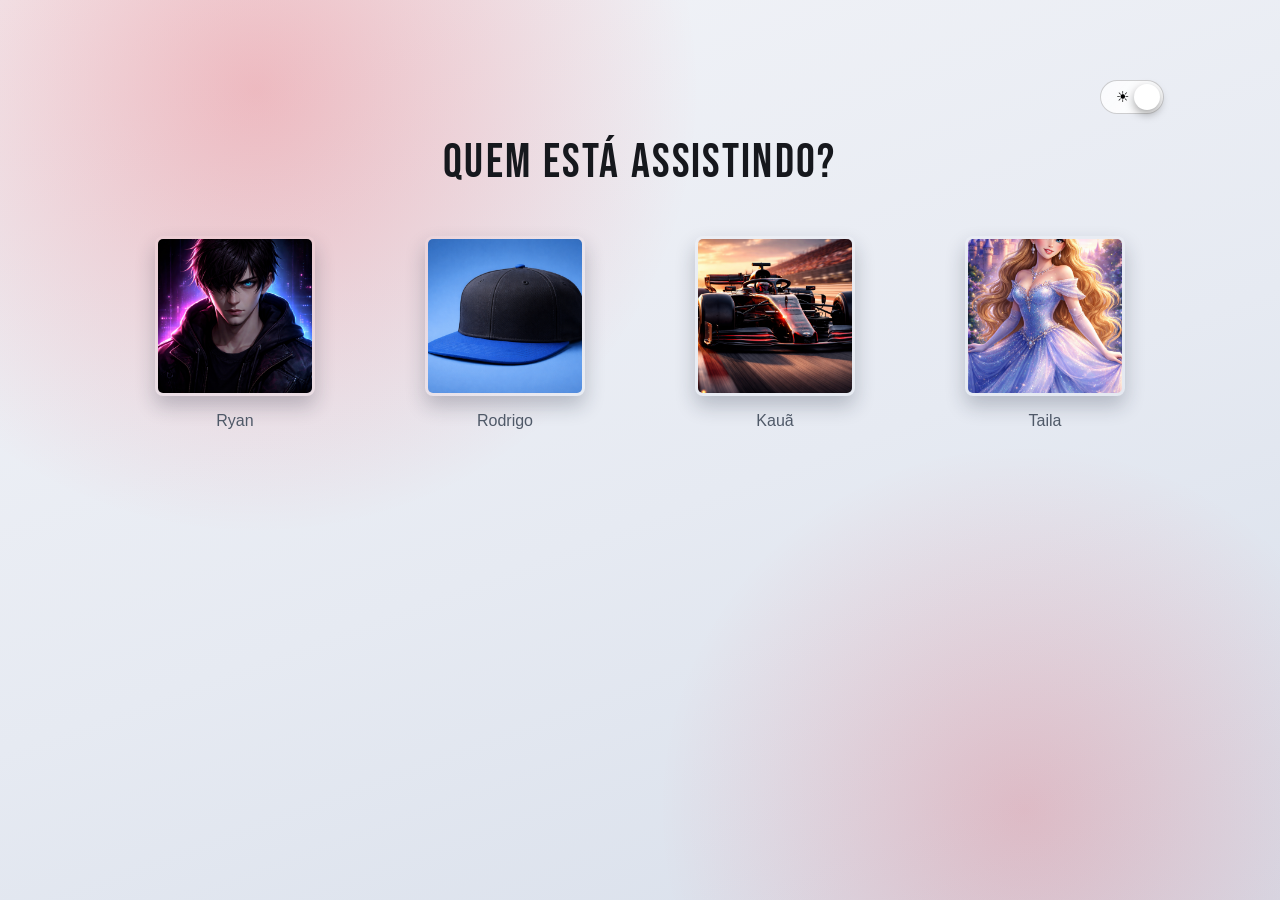
==== pagina inicial/index.html @ 12196712 "Início de tudo !" ====
<!DOCTYPE html>
<html lang="pt-br">
<head>
    <meta charset="UTF-8">
    <meta name="viewport" content="width=device-width, initial-scale=1.0">
    <title>Netflix</title>
    <link rel="stylesheet" href="style.css">
    <script src="js/index.js" defer></script>
</head>
<body>
    <main>
        <div class="theme-actions">
            <button id="theme-toggle" class="theme-toggle" type="button" aria-label="Ativar modo claro" aria-pressed="false"></button>
        </div>
        <section aria-labelledby="profiles-title">
            <h1 id="profiles-title">Quem está assistindo?</h1>
            <ul class="profile-groups" aria-label="Categorias de perfis">
                <li>
                    <ul class="profiles" aria-label="Perfis disponíveis">
                        <li class="profile">
                            <button type="button" aria-label="Selecionar Perfil 1">
                                <figure>
                                    <img src="/assets/perfil-1.png" alt="Imagem de um avatar de um homem sério com cartacterísticas de cyberpunk">
                                    <figcaption>Ryan</figcaption>
                                </figure>
                            </button>
                        </li>
                        <li class="profile">
                            <button type="button" aria-label="Selecionar Perfil 2">
                                <figure>
                                    <img src="/assets/perfil-2.png" alt="Imagem de um boné azul">
                                    <figcaption>Rodrigo</figcaption>
                                </figure>
                            </button>
                        </li>
                        <li class="profile">
                            <button type="button" aria-label="Selecionar Perfil 3">
                                <figure>
                                    <img src="/assets/perfil-3.png" alt="Imagem de um boné azul">
                                    <figcaption>Kauã</figcaption>
                                </figure>
                            </button>
                        </li>
                        <li class="profile">
                            <button type="button" aria-label="Selecionar Perfil 4">
                                <figure>
                                    <img src="/assets/perfil-4.png" alt="Imagem de um boné azul">
                                    <figcaption>Taila</figcaption>
                                </figure>
                            </button>
                        </li>
                    </ul>
                </li>
            </ul>
        </section>
    </main>
</body>
</html>
---- pagina inicial/style.css ----
@import url("https://fonts.googleapis.com/css2?family=Bebas+Neue&family=Montserrat:wght@400;600;700&display=swap"); /* Importa as fontes usadas no layout. */

:root {
	--bg-1: #0b0b0b; /* Cor base mais escura do fundo. */
	--bg-2: #141414; /* Cor intermediaria do fundo. */
	--bg-3: #1f1f1f; /* Cor final do degradê de fundo. */
	--text-main: #f5f5f1; /* Cor principal dos textos. */
	--text-muted: #b3b3b3; /* Cor secundaria para textos de apoio. */
	--brand: #e50914; /* Vermelho principal da marca (destaques). */
	--brand-soft: #ff2b2b; /* Vermelho mais claro para foco/acento. */
	--surface: rgba(255, 255, 255, 0.08); /* Cor base de superficie para componentes. */
	--surface-border: rgba(255, 255, 255, 0.18); /* Cor da borda de componentes em destaque. */
	--surface-hover: rgba(255, 255, 255, 0.15); /* Cor de hover para componentes interativos. */
	--image-shadow: 0 12px 24px rgba(0, 0, 0, 0.45); /* Sombra base dos avatares no tema escuro. */
	--card-size: 160px; /* Tamanho padrao de largura/altura dos avatares. */
}

* {
	box-sizing: border-box; /* Inclui borda e padding no calculo final de tamanho. */
}

html,
body {
	margin: 0; /* Remove margem padrao do navegador. */
	min-height: 100%; /* Garante altura minima ocupando a viewport. */
}

body {
	font-family: "Montserrat", "Segoe UI", Tahoma, Geneva, Verdana, sans-serif; /* Define a familia tipografica principal. */
	color: var(--text-main); /* Define a cor base dos textos da pagina. */
	background:
		radial-gradient(circle at 20% 10%, rgba(229, 9, 20, 0.24) 0%, transparent 34%), /* Mancha de luz vermelha no topo esquerdo. */
		radial-gradient(circle at 80% 90%, rgba(229, 9, 20, 0.18) 0%, transparent 28%), /* Mancha de luz vermelha no canto inferior direito. */
		linear-gradient(160deg, var(--bg-1) 0%, var(--bg-2) 55%, var(--bg-3) 100%); /* Degradê principal escuro de fundo. */
	display: grid; /* Usa grid para centralizacao simples do conteudo. */
	place-items: center; /* Centraliza o conteudo horizontal e verticalmente. */
	overflow-x: hidden; /* Evita rolagem horizontal acidental. */
	transition: color 240ms ease, background 260ms ease; /* Suaviza a troca visual entre temas. */
}

body[data-theme="light"] {
	--bg-1: #f3f4f8; /* Cor inicial clara de fundo. */
	--bg-2: #e6eaf2; /* Cor intermediaria clara de fundo. */
	--bg-3: #d7deea; /* Cor final clara de fundo. */
	--text-main: #16181d; /* Cor principal de texto no modo claro. */
	--text-muted: #4f5968; /* Cor secundaria de texto no modo claro. */
	--brand-soft: #c4000a; /* Ajusta contraste do foco no modo claro. */
	--surface: rgba(255, 255, 255, 0.72); /* Fundo dos componentes em tema claro. */
	--surface-border: rgba(22, 24, 29, 0.2); /* Borda dos componentes no tema claro. */
	--surface-hover: rgba(255, 255, 255, 0.96); /* Hover dos componentes no tema claro. */
	--image-shadow: 0 10px 20px rgba(25, 35, 53, 0.24); /* Sombra mais leve para avatares em tema claro. */
}

main {
	width: min(900px, 92vw); /* Limita largura maxima e adapta em telas menores. */
	padding: 5rem 1rem 3rem; /* Define espacamento interno superior/lateral/inferior. */
}

.theme-actions {
	display: flex; /* Permite alinhar o botao de tema horizontalmente. */
	justify-content: flex-end; /* Posiciona o botao no canto direito da area principal. */
	margin-bottom: 1.25rem; /* Cria separacao entre acao de tema e titulo. */
}

.theme-toggle {
	position: relative; /* Permite posicionar o indicador deslizante do toggle. */
	width: 64px; /* Largura do toggle para leitura visual clara do estado. */
	height: 34px; /* Altura do toggle mantendo area de toque confortavel. */
	border: 1px solid var(--surface-border); /* Delimita o botao com contraste suave. */
	background: linear-gradient(135deg, var(--surface), var(--surface-hover)); /* Destaca visualmente o trilho do toggle. */
	padding: 0; /* Remove area extra para manter formato de switch. */
	border-radius: 999px; /* Estilo de pílula para o botao. */
	appearance: none; /* Remove estilo nativo para controle total do switch. */
	cursor: pointer; /* Indica interacao no botao. */
	transition: background-color 200ms ease, border-color 200ms ease, transform 200ms ease, box-shadow 200ms ease; /* Suaviza feedback do botao. */
}

.theme-toggle::before {
	content: ""; /* Cria o indicador circular do toggle. */
	position: absolute; /* Posiciona o indicador dentro do trilho. */
	top: 3px; /* Alinha verticalmente o indicador. */
	left: 3px; /* Posicao inicial para tema escuro. */
	width: 26px; /* Tamanho do indicador. */
	height: 26px; /* Tamanho do indicador. */
	border-radius: 50%; /* Mantem indicador circular. */
	background: #f5f5f1; /* Cor clara do indicador para contraste no fundo escuro. */
	box-shadow: 0 4px 10px rgba(0, 0, 0, 0.35); /* Da profundidade ao indicador. */
	transition: transform 220ms ease, background-color 220ms ease; /* Suaviza deslocamento entre estados. */
}

.theme-toggle::after {
	content: "🌙"; /* Exibe lua para representar o modo escuro. */
	position: absolute; /* Sobrepoe o simbolo ao trilho do toggle. */
	inset: 0; /* Centraliza em toda a area do botao. */
	display: grid; /* Facilita centralizacao do simbolo. */
	place-items: center; /* Centraliza o simbolo no toggle. */
	font-size: 0.95rem; /* Define tamanho equilibrado do simbolo. */
	line-height: 1; /* Evita desalinhamento vertical por altura de linha. */
	pointer-events: none; /* Garante clique apenas no botao base. */
	transition: transform 220ms ease; /* Suaviza leve deslocamento entre estados. */
}

.theme-toggle[data-mode="light"]::before {
	transform: translateX(30px); /* Move indicador para direita no modo claro. */
	background: #ffffff; /* Refina contraste do indicador no tema claro. */
}

.theme-toggle[data-mode="light"]::after {
	content: "☀"; /* Exibe sol para representar o modo claro. */
	transform: translateX(-10px); /* Compensa visualmente o espaco do indicador a direita. */
}

.theme-toggle[data-mode="dark"]::after {
	transform: translateX(10px); /* Compensa visualmente o espaco do indicador a esquerda. */
}

.theme-toggle:hover {
	background: var(--surface-hover); /* Realca o botao no hover. */
	transform: translateY(-1px); /* Da feedback de elevacao leve no hover. */
	box-shadow: 0 8px 18px rgba(0, 0, 0, 0.18); /* Destaca o toggle ao passar o mouse. */
}

.theme-toggle:focus-visible {
	outline: 2px solid var(--brand-soft); /* Mantem acessibilidade para navegacao por teclado. */
	outline-offset: 3px; /* Afasta o contorno do elemento principal. */
}

section {
	text-align: center; /* Centraliza o texto interno da secao. */
}

.profile-groups {
	margin: 0; /* Remove margem padrao da lista externa. */
	padding: 0; /* Remove recuo padrao da lista externa. */
	list-style: none; /* Remove marcador da lista externa. */
}

h1 {
	margin: 0; /* Remove margem padrao do titulo. */
	font-family: "Bebas Neue", Impact, sans-serif; /* Usa fonte de destaque no titulo. */
	font-size: clamp(2rem, 2.2vw + 1.2rem, 3rem); /* Torna o tamanho do titulo responsivo com limites. */
	font-weight: 400; /* Define peso visual regular para a fonte display. */
	letter-spacing: 0.05em; /* Aumenta espacamento entre letras para estilo cinematografico. */
	animation: rise-in 700ms ease-out both; /* Aplica animacao de entrada suave no titulo. */
}

.profiles {
	margin: 2.8rem 0 0; /* Cria espaco acima da grade de perfis. */
	padding: 0; /* Remove padding padrao da lista. */
	list-style: none; /* Remove marcadores padrao da lista. */
	display: grid; /* Organiza os perfis em grade. */
	grid-template-columns: repeat(auto-fit, minmax(170px, 1fr)); /* Cria colunas responsivas com largura minima de 170px. */
	gap: 1.5rem; /* Define espaco entre os itens da grade. */
	justify-items: center; /* Centraliza cada item dentro da propria coluna. */
}

.profile {
	width: 100%; /* Faz o item ocupar toda a largura disponivel da coluna. */
	max-width: 190px; /* Limita a largura maxima de cada card de perfil. */
	animation: rise-in 700ms ease-out both; /* Aplica animacao de entrada em cada perfil. */
}

.profile:nth-child(2) {
	animation-delay: 120ms; /* Atraso no segundo item para efeito de entrada em cascata. */
}

.profile button {
	width: 100%; /* Faz o botao cobrir toda a area do card. */
	border: 0; /* Remove borda padrao do botao. */
	padding: 0; /* Remove padding padrao do botao. */
	background: transparent; /* Deixa o fundo do botao transparente. */
	color: inherit; /* Herda cor de texto do elemento pai. */
	cursor: pointer; /* Mostra cursor de clique em hover. */
}

.profile figure {
	margin: 0; /* Remove margem padrao do figure. */
}

.profile img {
	width: var(--card-size); /* Define largura da imagem via variavel. */
	height: var(--card-size); /* Define altura da imagem via variavel. */
	border-radius: 8px; /* Arredonda os cantos da imagem. */
	border: 3px solid transparent; /* Reserva borda para destaque sem mudar layout. */
	object-fit: cover; /* Garante preenchimento da area sem distorcer proporcao. */
	transition: transform 260ms ease, border-color 260ms ease, box-shadow 260ms ease; /* Suaviza mudancas visuais em hover/foco. */
	box-shadow: var(--image-shadow); /* Adiciona sombra para profundidade do card em cada tema. */
}

.profile figcaption {
	margin-top: 0.85rem; /* Cria espaco entre avatar e nome do perfil. */
	font-size: 1rem; /* Define tamanho do texto da legenda. */
	color: var(--text-muted); /* Usa cor secundaria na legenda em estado normal. */
	transition: color 220ms ease, letter-spacing 220ms ease; /* Suaviza mudancas de cor e espacamento da legenda. */
}

.profile button:hover img,
.profile button:focus-visible img {
	transform: translateY(-4px) scale(1.03); /* Move e amplia levemente a imagem no destaque. */
	border-color: var(--brand); /* Colore a borda com vermelho da marca. */
	box-shadow: 0 20px 38px rgba(229, 9, 20, 0.35); /* Intensifica sombra com tom vermelho em destaque. */
}

.profile button:hover figcaption,
.profile button:focus-visible figcaption {
	color: var(--text-main); /* Torna o texto da legenda mais contrastante no destaque. */
	letter-spacing: 0.01em; /* Ajusta levemente o espacamento da legenda no destaque. */
}

.profile button:focus-visible {
	outline: 2px solid var(--brand-soft); /* Exibe contorno visivel para navegacao por teclado. */
	outline-offset: 7px; /* Afasta o contorno para nao colar no card. */
	border-radius: 10px; /* Mantem contorno com cantos arredondados. */
}

@keyframes rise-in {
	from {
		opacity: 0; /* Inicia transparente. */
		transform: translateY(14px); /* Inicia levemente abaixo da posicao final. */
	}

	to {
		opacity: 1; /* Termina totalmente visivel. */
		transform: translateY(0); /* Termina na posicao original. */
	}
}


@media (min-width: 1200px) {
	main {
		width: min(1080px, 90vw); /* Aproveita melhor espaco horizontal em telas grandes. */
	}

	.profiles {
		grid-template-columns: repeat(4, minmax(170px, 1fr)); /* Mantem quatro perfis lado a lado no desktop largo. */
		gap: 2rem; /* Aumenta respiro entre cards em telas amplas. */
	}
}

@media (max-width: 900px) {
	main {
		width: min(760px, 94vw); /* Ajusta area util para tablets e notebooks menores. */
		padding-top: 4rem; /* Reduz espaco superior para equilibrar composicao. */
	}

	.profiles {
		grid-template-columns: repeat(2, minmax(150px, 1fr)); /* Organiza perfis em duas colunas no tablet. */
		margin-top: 2.4rem; /* Aproxima titulo da grade. */
	}

	:root {
		--card-size: 145px; /* Diminui avatares para caber melhor em larguras intermediarias. */
	}
}

@media (max-width: 600px) {
	main {
		padding-top: 3.2rem; /* Reduz espaco superior em telas pequenas. */
		padding-bottom: 2rem; /* Mantem conteudo bem distribuido no mobile. */
	}

	.theme-actions {
		justify-content: center; /* Centraliza controle de tema em telas pequenas. */
		margin-bottom: 1rem; /* Ajusta separacao para caber melhor no mobile. */
	}

	.profiles {
		grid-template-columns: repeat(2, minmax(120px, 1fr)); /* Mantem duas colunas em celulares padrao. */
		margin-top: 2.2rem; /* Reduz distancia entre titulo e lista no mobile. */
		gap: 1.2rem; /* Diminui espacamento entre cards no mobile. */
	}

	:root {
		--card-size: 130px; /* Reduz tamanho do avatar para caber melhor em telas pequenas. */
	}

	.profile {
		max-width: 160px; /* Ajusta largura maxima do card no mobile. */
	}
}

@media (max-width: 420px) {
	h1 {
		font-size: clamp(1.7rem, 4.2vw + 0.95rem, 2.2rem); /* Evita quebra agressiva do titulo em telas muito estreitas. */
	}

	.profiles {
		grid-template-columns: 1fr; /* Empilha perfis em uma coluna em celulares pequenos. */
		gap: 1rem; /* Compacta espacos para reduzir rolagem excessiva. */
	}

	:root {
		--card-size: 120px; /* Ajuste final do avatar para aparelhos compactos. */
	}

	.profile {
		max-width: 180px; /* Mantem largura agradavel mesmo com uma coluna. */
	}
}
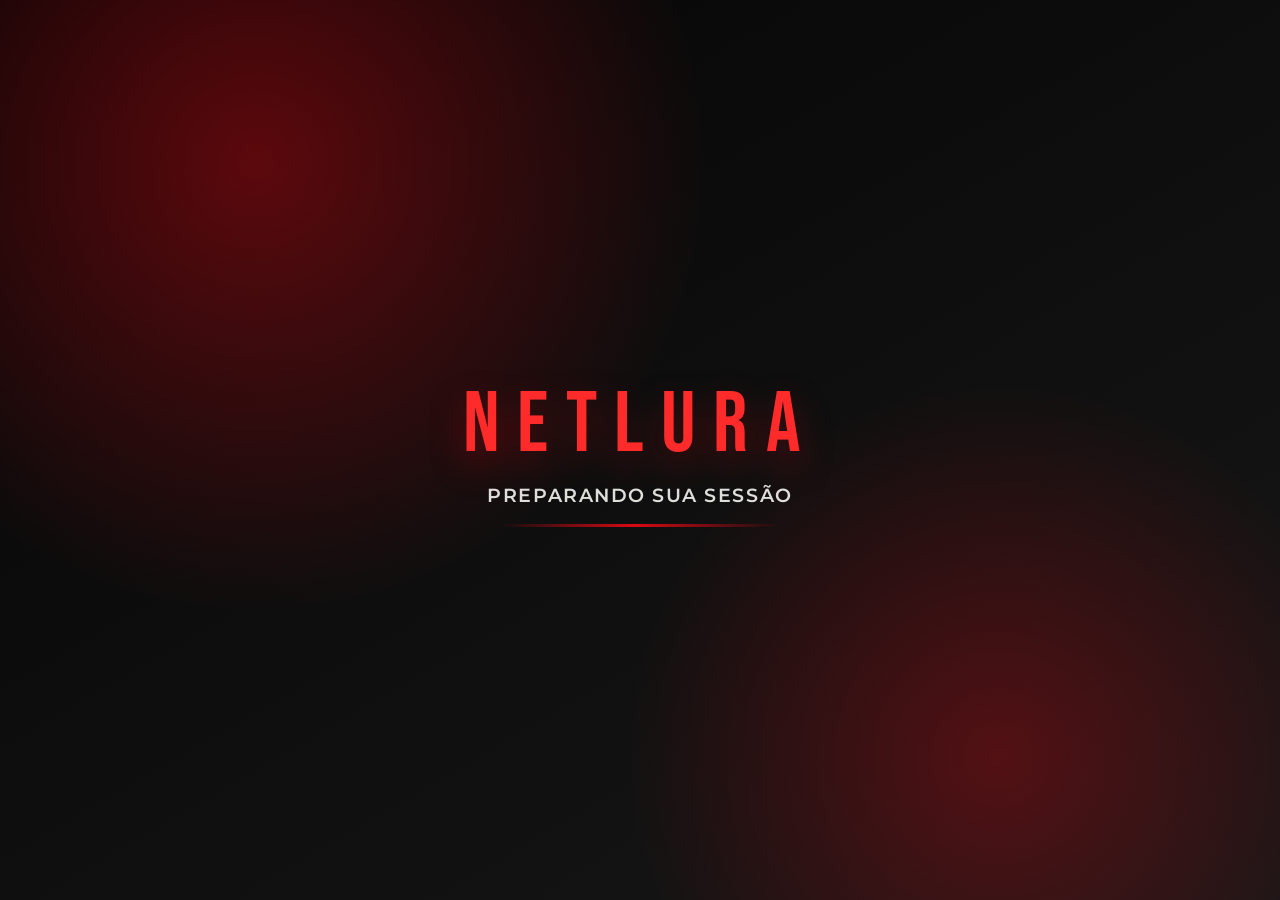
==== commit 666e7f34: "Atualizações estéticas" ====
--- a/pagina inicial/index.html
+++ b/pagina inicial/index.html
@@ -3,11 +3,18 @@
 <head>
     <meta charset="UTF-8">
     <meta name="viewport" content="width=device-width, initial-scale=1.0">
-    <title>Netflix</title>
+    <title>Netlura</title>
     <link rel="stylesheet" href="style.css">
     <script src="js/index.js" defer></script>
 </head>
-<body>
+<body class="intro-active">
+    <div class="intro-screen" data-intro aria-hidden="true">
+        <div class="intro-brand">
+            <p class="intro-kicker">NETLURA</p>
+            <h2>Preparando sua sessão</h2>
+            <div class="intro-line"></div>
+        </div>
+    </div>
     <main>
         <div class="theme-actions">
             <button id="theme-toggle" class="theme-toggle" type="button" aria-label="Ativar modo claro" aria-pressed="false"></button>
@@ -20,7 +27,7 @@
                         <li class="profile">
                             <button type="button" aria-label="Selecionar Perfil 1">
                                 <figure>
-                                    <img src="/assets/perfil-1.png" alt="Imagem de um avatar de um homem sério com cartacterísticas de cyberpunk">
+                                    <img src="../assets/perfil-1.png" alt="Imagem de um avatar de um homem sério com cartacterísticas de cyberpunk">
                                     <figcaption>Ryan</figcaption>
                                 </figure>
                             </button>
@@ -28,7 +35,7 @@
                         <li class="profile">
                             <button type="button" aria-label="Selecionar Perfil 2">
                                 <figure>
-                                    <img src="/assets/perfil-2.png" alt="Imagem de um boné azul">
+                                    <img src="../assets/perfil-2.png" alt="Imagem de um boné azul">
                                     <figcaption>Rodrigo</figcaption>
                                 </figure>
                             </button>
@@ -36,7 +43,7 @@
                         <li class="profile">
                             <button type="button" aria-label="Selecionar Perfil 3">
                                 <figure>
-                                    <img src="/assets/perfil-3.png" alt="Imagem de um boné azul">
+                                    <img src="../assets/perfil-3.png" alt="Imagem de um boné azul">
                                     <figcaption>Kauã</figcaption>
                                 </figure>
                             </button>
@@ -44,7 +51,7 @@
                         <li class="profile">
                             <button type="button" aria-label="Selecionar Perfil 4">
                                 <figure>
-                                    <img src="/assets/perfil-4.png" alt="Imagem de um boné azul">
+                                    <img src="../assets/perfil-4.png" alt="Imagem de um boné azul">
                                     <figcaption>Taila</figcaption>
                                 </figure>
                             </button>
--- a/pagina inicial/style.css
+++ b/pagina inicial/style.css
@@ -26,6 +26,7 @@
 }
 
 body {
+	min-height: 100dvh; /* Ajusta altura real em navegadores moveis modernos. */
 	font-family: "Montserrat", "Segoe UI", Tahoma, Geneva, Verdana, sans-serif; /* Define a familia tipografica principal. */
 	color: var(--text-main); /* Define a cor base dos textos da pagina. */
 	background:
@@ -36,6 +37,19 @@
 	place-items: center; /* Centraliza o conteudo horizontal e verticalmente. */
 	overflow-x: hidden; /* Evita rolagem horizontal acidental. */
 	transition: color 240ms ease, background 260ms ease; /* Suaviza a troca visual entre temas. */
+}
+
+body::before {
+	content: ""; /* Cria vinheta para aproximar look cinematografico da Netflix. */
+	position: fixed;
+	inset: 0;
+	pointer-events: none;
+	background: radial-gradient(circle at center, transparent 55%, rgba(0, 0, 0, 0.52) 100%);
+	z-index: -1;
+}
+
+body.intro-active {
+	overflow: hidden; /* Bloqueia rolagem enquanto o overlay de introducao esta ativo. */
 }
 
 body[data-theme="light"] {
@@ -52,8 +66,69 @@
 }
 
 main {
-	width: min(900px, 92vw); /* Limita largura maxima e adapta em telas menores. */
-	padding: 5rem 1rem 3rem; /* Define espacamento interno superior/lateral/inferior. */
+	width: min(980px, 92vw); /* Limita largura maxima e adapta em telas menores. */
+	padding: clamp(3rem, 7vh, 5rem) max(1rem, env(safe-area-inset-right)) 3rem max(1rem, env(safe-area-inset-left)); /* Define espacamento interno fluido e seguro. */
+	transition: opacity 700ms ease, transform 700ms ease, filter 700ms ease; /* Suaviza entrada do conteudo principal apos a intro. */
+}
+
+body.intro-active main {
+	opacity: 0; /* Mantem conteudo oculto durante introducao. */
+	transform: translateY(16px) scale(0.985); /* Aplica leve deslocamento para revelar com profundidade. */
+	filter: blur(6px); /* Cria transicao mais cinematografica na revelacao. */
+	pointer-events: none; /* Evita interacao com elementos atras do overlay. */
+}
+
+.intro-screen {
+	position: fixed; /* Fixa a introducao ocupando toda a viewport. */
+	inset: 0; /* Garante preenchimento em 100% da tela. */
+	min-height: 100dvh; /* Usa altura dinamica em dispositivos moveis. */
+	z-index: 40; /* Mantem introducao acima de todo o conteudo. */
+	display: grid; /* Facilita centralizacao do bloco da marca. */
+	place-items: center; /* Centraliza conteudo da introducao. */
+	background:
+		radial-gradient(circle at 20% 18%, rgba(229, 9, 20, 0.38) 0%, transparent 36%),
+		radial-gradient(circle at 78% 84%, rgba(229, 9, 20, 0.3) 0%, transparent 30%),
+		linear-gradient(150deg, #050505 0%, #0f0f0f 55%, #171717 100%);
+	overflow: hidden; /* Evita vazamento visual de efeitos na intro. */
+	animation: intro-fade 600ms ease-out both; /* Entrada inicial suave do overlay. */
+}
+
+.intro-screen.is-leaving {
+	animation: intro-out 700ms ease forwards; /* Remove introducao com dissolucao suave. */
+}
+
+.intro-brand {
+	text-align: center; /* Centraliza os textos de marca. */
+	padding: 1rem; /* Cria respiro interno para telas pequenas. */
+	animation: intro-brand-in 1250ms cubic-bezier(0.2, 0.7, 0.1, 1) both; /* Entranda fluida da marca. */
+}
+
+.intro-kicker {
+	margin: 0; /* Remove margem padrao do paragrafo. */
+	font-family: "Bebas Neue", Impact, sans-serif; /* Destaca assinatura visual da introducao. */
+	font-size: clamp(2.2rem, 8vw, 5.4rem); /* Mantem escala forte em desktop e mobile. */
+	letter-spacing: 0.2em; /* Cria sensacao de abertura cinematografica. */
+	color: #ff2b2b; /* Mantem acento vibrante da marca. */
+	text-shadow: 0 14px 35px rgba(229, 9, 20, 0.34); /* Reforca profundidade do texto principal. */
+}
+
+.intro-brand h2 {
+	margin: 0.4rem 0 0; /* Aproxima subtitulo da marca. */
+	font-size: clamp(0.95rem, 1.8vw, 1.2rem); /* Escala responsiva para texto secundario. */
+	font-weight: 600; /* Da destaque sem competir com titulo principal. */
+	letter-spacing: 0.08em; /* Harmoniza com o espaçamento da marca. */
+	text-transform: uppercase; /* Mantem consistencia visual com identidade. */
+	color: rgba(245, 245, 241, 0.9); /* Cor clara com contraste suave. */
+}
+
+.intro-line {
+	width: min(280px, 64vw); /* Barra responsiva sem extrapolar em mobile. */
+	height: 3px; /* Altura enxuta para indicador elegante. */
+	margin: 1.05rem auto 0; /* Separa a barra do subtitulo. */
+	border-radius: 999px; /* Mantem formato pill da barra. */
+	background: linear-gradient(90deg, rgba(229, 9, 20, 0) 0%, rgba(229, 9, 20, 0.94) 48%, rgba(229, 9, 20, 0) 100%); /* Simula varredura de energia. */
+	transform-origin: left center; /* Ponto de origem da animacao de progresso. */
+	animation: intro-progress 1500ms ease-out both; /* Barra cresce em sincronia com a intro. */
 }
 
 .theme-actions {
@@ -149,7 +224,7 @@
 	padding: 0; /* Remove padding padrao da lista. */
 	list-style: none; /* Remove marcadores padrao da lista. */
 	display: grid; /* Organiza os perfis em grade. */
-	grid-template-columns: repeat(auto-fit, minmax(170px, 1fr)); /* Cria colunas responsivas com largura minima de 170px. */
+	grid-template-columns: repeat(auto-fit, minmax(min(100%, 165px), 1fr)); /* Cria colunas fluidas para caber melhor em largura intermediaria. */
 	gap: 1.5rem; /* Define espaco entre os itens da grade. */
 	justify-items: center; /* Centraliza cada item dentro da propria coluna. */
 }
@@ -158,6 +233,7 @@
 	width: 100%; /* Faz o item ocupar toda a largura disponivel da coluna. */
 	max-width: 190px; /* Limita a largura maxima de cada card de perfil. */
 	animation: rise-in 700ms ease-out both; /* Aplica animacao de entrada em cada perfil. */
+	transition: transform 240ms ease; /* Suaviza destaque de cada card no hover. */
 }
 
 .profile:nth-child(2) {
@@ -225,6 +301,55 @@
 	}
 }
 
+@keyframes intro-fade {
+	from {
+		opacity: 0; /* Inicia com transicao suave de opacidade. */
+	}
+
+	to {
+		opacity: 1; /* Finaliza totalmente visivel. */
+	}
+}
+
+@keyframes intro-brand-in {
+	from {
+		opacity: 0; /* Comeca discreto antes do destaque da marca. */
+		transform: translateY(18px) scale(0.97); /* Sobe e amplia levemente ao aparecer. */
+		filter: blur(3px); /* Retira leve desfoque durante a entrada. */
+	}
+
+	to {
+		opacity: 1; /* Garante leitura completa da marca. */
+		transform: translateY(0) scale(1); /* Fecha transicao no ponto final. */
+		filter: blur(0); /* Remove desfoque ao finalizar a animacao. */
+	}
+}
+
+@keyframes intro-progress {
+	from {
+		transform: scaleX(0.08); /* Inicia barra quase vazia. */
+		opacity: 0.35; /* Mantem inicio suave da barra. */
+	}
+
+	to {
+		transform: scaleX(1); /* Completa preenchimento da barra. */
+		opacity: 1; /* Finaliza com brilho total. */
+	}
+}
+
+@keyframes intro-out {
+	0% {
+		opacity: 1; /* Mantem estado inicial antes de sair. */
+		transform: scale(1); /* Evita salto visual no inicio da saida. */
+	}
+
+	100% {
+		opacity: 0; /* Dissolve o overlay por completo. */
+		transform: scale(1.02); /* Pequena expansao para parecer mais organico. */
+		visibility: hidden; /* Remove da renderizacao apos finalizar. */
+	}
+}
+
 
 @media (min-width: 1200px) {
 	main {
@@ -240,7 +365,7 @@
 @media (max-width: 900px) {
 	main {
 		width: min(760px, 94vw); /* Ajusta area util para tablets e notebooks menores. */
-		padding-top: 4rem; /* Reduz espaco superior para equilibrar composicao. */
+		padding-top: clamp(2.6rem, 6vh, 4rem); /* Reduz espaco superior para equilibrar composicao. */
 	}
 
 	.profiles {
@@ -255,8 +380,12 @@
 
 @media (max-width: 600px) {
 	main {
-		padding-top: 3.2rem; /* Reduz espaco superior em telas pequenas. */
+		padding-top: clamp(2.2rem, 5vh, 3.2rem); /* Reduz espaco superior em telas pequenas. */
 		padding-bottom: 2rem; /* Mantem conteudo bem distribuido no mobile. */
+	}
+
+	.intro-kicker {
+		letter-spacing: 0.14em; /* Evita excesso de espacamento em telas menores. */
 	}
 
 	.theme-actions {
@@ -279,6 +408,15 @@
 	}
 }
 
+@media (hover: none) {
+	.profile button:hover img,
+	.profile button:hover figcaption {
+		transform: none; /* Evita estados de hover persistentes em telas touch. */
+		box-shadow: var(--image-shadow); /* Mantem sombra padrao em dispositivos touch. */
+		letter-spacing: normal;
+	}
+}
+
 @media (max-width: 420px) {
 	h1 {
 		font-size: clamp(1.7rem, 4.2vw + 0.95rem, 2.2rem); /* Evita quebra agressiva do titulo em telas muito estreitas. */
